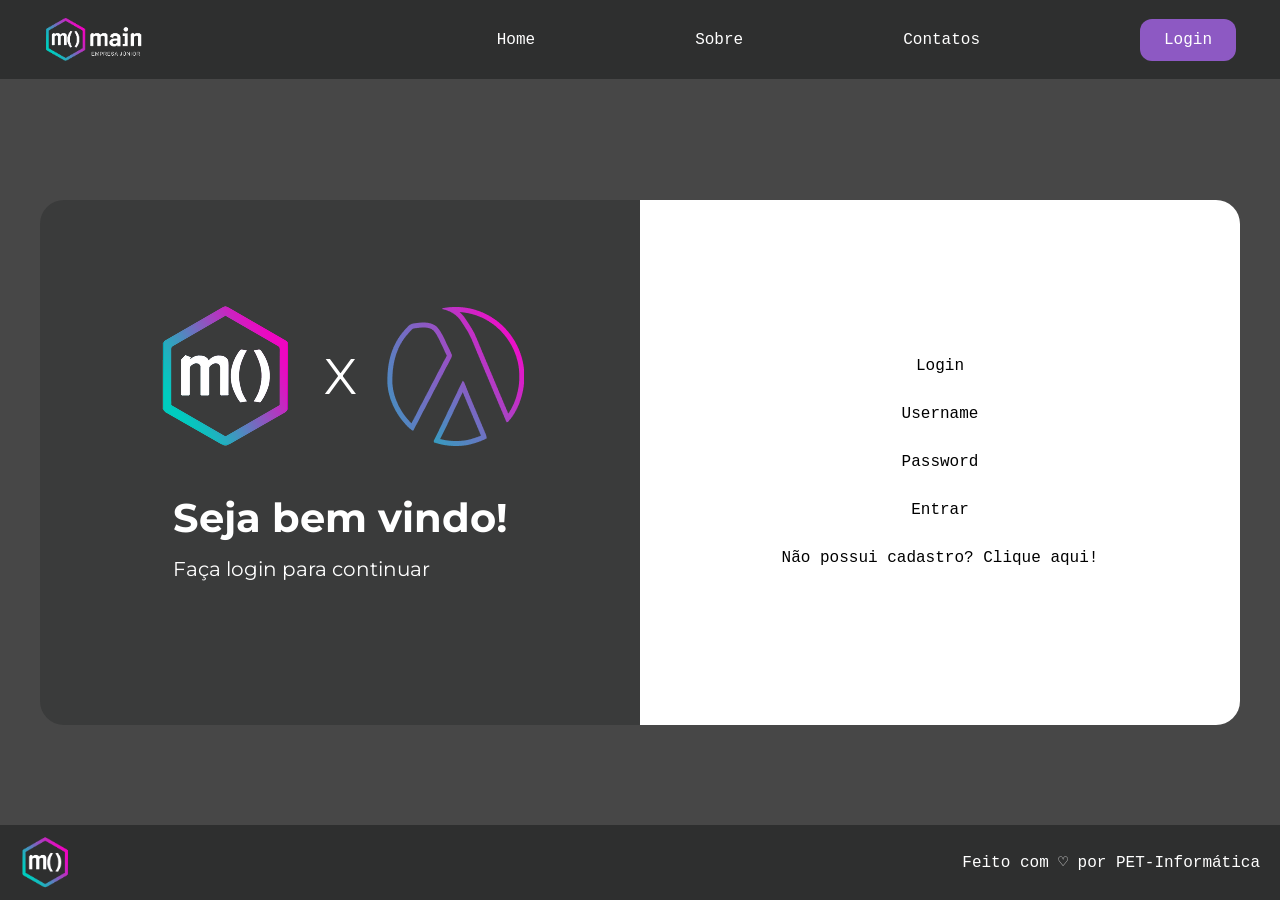
==== index.html @ df747f19 "Primeiro commit" ====
<!DOCTYPE html5>
<html lang="pt-br">
  <head>
    <meta charset="UTF-8" />
    <meta name="viewport" content="width=device-width, initial-scale=1.0" />
    <title>Main EJ</title>
    <link rel="stylesheet" href="./styles/index.css" />
    <link rel="preconnect" href="https://fonts.googleapis.com" />
    <link rel="preconnect" href="https://fonts.gstatic.com" crossorigin />
    <link
      href="https://fonts.googleapis.com/css2?family=Montserrat:ital,wght@0,100..900;1,100..900&display=swap"
      rel="stylesheet"
    />
  </head>
  <body>
    <header>
      <div class="logo">
        <img src="images/main_logo_completa.png" alt="Logo da Main Completo" />
      </div>

      <div class="PagesComponent">
        <nav>
          <ul>
            <li><a href="#">Home</a></li>
            <li><a href="#">Sobre</a></li>
            <li><a href="#">Contatos</a></li>
          </ul>
        </nav>

        <div class="LoginButton">
          <p>Login</p>
        </div>
      </div>
    </header>

    <div class="MainComponent">
      <div class="TextComponent">
        <div class="Logos">
          <img src="images/main_logo.png" alt="Ícone Main" />
          <p>X</p>
          <img src="images/PET_logo.png" alt="Logo PET-Informática" />
        </div>
        <div class="Text">
          <p class="Bemvindo">Seja bem vindo!</p>
          <p class="FacaLogin">Faça login para continuar</p>
        </div>
      </div>

      <div class="LoginComponent">
        <p>Login</p>
        <div class="Input">
          <p>Username</p>
        </div>
        <div class="Input">
          <p>Password</p>
        </div>

        <div class="Button">
          <p>Entrar</p>
        </div>

        <p>
          Não possui cadastro?
          <span>Clique aqui!</span>
        </p>
      </div>
    </div>

    <footer class="footer-site">
      <div class="marca">
        <img src="images/main_logo.png" alt="Logo da Main" />
      </div>
      <p>Feito com ♡ por PET-Informática</p>
    </footer>
  </body>
</html>
---- styles/index.css ----
* {
  /* Resetar todas propriedades da pagina */
  margin: 0;
  padding: 0;
  box-sizing: border-box;
}

body {
  background: #474747;
  font-family: "Courier New", Courier, monospace;
  display: flex;
  flex-direction: column;
  justify-content: space-between;
  align-items: center;
  height: 100%;
}

/* Header */

header {
  display: flex;
  align-items: center;
  justify-content: space-between;
  background: #2e2f2f;
  padding: 16px 44px;
  width: 100%;
  position: fixed;
  z-index: 2025;
}
.logo img {
  width: 100px;
}

.PagesComponent {
  display: flex;
  align-items: center;
  justify-content: center;
  flex-direction: row;
  color: white;
  gap: 160px;
}
nav {
  display: flex;
  align-items: center;
  justify-content: center;
  flex-direction: row;
}

nav ul {
  display: flex;
  align-items: center;
  justify-content: center;
  gap: 160px;
}
nav ul li {
  display: flex;
  align-items: center;
  justify-content: center;
}

nav ul li a {
  display: flex;
  color: white;
  text-decoration: none;
}

.LoginButton {
  background-color: #8d59c3;
  padding: 12px 24px;
  border-radius: 12px;
}

/* Componente Principal */

.MainComponent {
  width: 1200px;
  height: 740px;
  display: flex;
  margin-top: 200px;
  margin-bottom: 100px;
}

.TextComponent {
  padding-top: 100px;
  padding-bottom: 100px;
  background-color: #3a3b3b;
  display: flex;
  flex-direction: column;
  align-items: center;
  justify-content: start;
  gap: 40px;
  width: 50%;
  height: 100%;
  border-top-left-radius: 24px;
  border-bottom-left-radius: 24px;
}

.Logos {
  display: flex;
  align-items: center;
  justify-content: center;
  gap: 30px;
  color: #ffffff;
}

.Logos p {
  font-size: 50px;
  font-family: "Montserrat";
}

.Text {
  color: #ffffff;
  display: flex;
  flex-direction: column;
  align-items: start;
  gap: 15px;
  font-family: "Montserrat";
}

.BemVindo {
  font-size: 40px;
  font-weight: bold;
}

.FacaLogin {
  font-size: 20px;
}

.LoginComponent {
  background-color: #ffffff;
  display: flex;
  flex-direction: column;
  align-items: center;
  justify-content: center;
  width: 50%;
  height: 100%;
  gap: 30px;
  border-top-right-radius: 24px;
  border-bottom-right-radius: 24px;
}

/* Footer */

.footer-site {
  background: #2e2f2f;
  display: flex;
  flex-direction: row;
  align-items: center;
  justify-content: space-between;
  color: white;
  padding: 10px 20px;
  width: 100%;
}

.marca img {
  width: 50px;
}
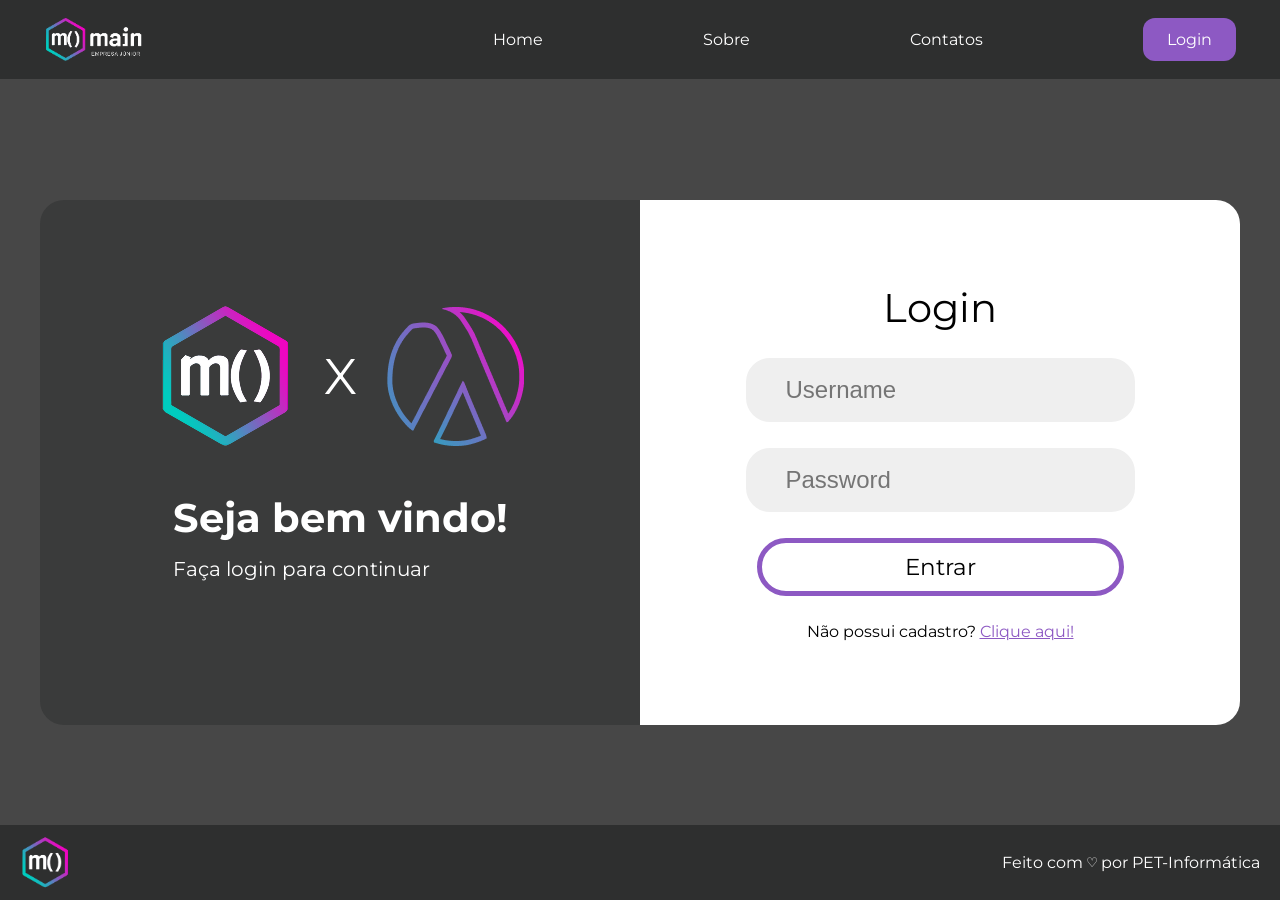
==== commit 9323a125: "Finaliza tela de Login do dia 2" ====
--- a/index.html
+++ b/index.html
@@ -48,18 +48,18 @@
 
       <div class="LoginComponent">
         <p>Login</p>
-        <div class="Input">
-          <p>Username</p>
+        <div>
+          <input class="Input" placeholder="Username" type="text"/>
         </div>
-        <div class="Input">
-          <p>Password</p>
+        <div>
+          <input class="Input" placeholder="Password" type="password"/>
         </div>
 
         <div class="Button">
           <p>Entrar</p>
         </div>
 
-        <p>
+        <p class="Cadastro">
           Não possui cadastro?
           <span>Clique aqui!</span>
         </p>
--- a/styles/index.css
+++ b/styles/index.css
@@ -7,7 +7,7 @@
 
 body {
   background: #474747;
-  font-family: "Courier New", Courier, monospace;
+  font-family: "Montserrat", "Courier New", Courier, monospace;
   display: flex;
   flex-direction: column;
   justify-content: space-between;
@@ -105,7 +105,6 @@
 
 .Logos p {
   font-size: 50px;
-  font-family: "Montserrat";
 }
 
 .Text {
@@ -114,7 +113,6 @@
   flex-direction: column;
   align-items: start;
   gap: 15px;
-  font-family: "Montserrat";
 }
 
 .BemVindo {
@@ -134,9 +132,63 @@
   justify-content: center;
   width: 50%;
   height: 100%;
-  gap: 30px;
+  gap: 26px;
   border-top-right-radius: 24px;
   border-bottom-right-radius: 24px;
+}
+
+
+.LoginComponent p {
+  font-size: 40px;
+}
+
+.LoginComponent .Input:focus{
+
+  outline: 3px solid #8d59c3;
+
+}
+
+.LoginComponent .Input{
+  font-size: 24px;
+  color: #000000;
+  color: rgba(0, 0, 0, 0.4); 
+  background-color: #efefef;
+  padding-top: 18px;
+  padding-bottom: 18px;
+  border-radius: 24px;
+  padding-left: 40px;
+  padding-right: 50px;
+  border: none;
+}
+
+.LoginComponent .Cadastro{
+  font-size: 16px;
+}
+
+.LoginComponent .Cadastro span {
+  color: #8d59c3;
+  text-decoration: underline;
+  cursor: pointer;
+}
+
+.LoginComponent .Button {
+  border: #8d59c3 solid 5px;
+  border-color: #8d59c3;
+  background-color: #ffffff;
+  color: #000000;
+  cursor: pointer;
+  border-radius: 40px;
+  padding: 10px 143px;
+}
+
+.LoginComponent .Button:hover {
+  background-color: #8d59c3;
+  color: #ffffff;
+  transition: 0.3s;
+}
+
+.LoginComponent .Button p {
+  font-size: 23px;
 }
 
 /* Footer */
